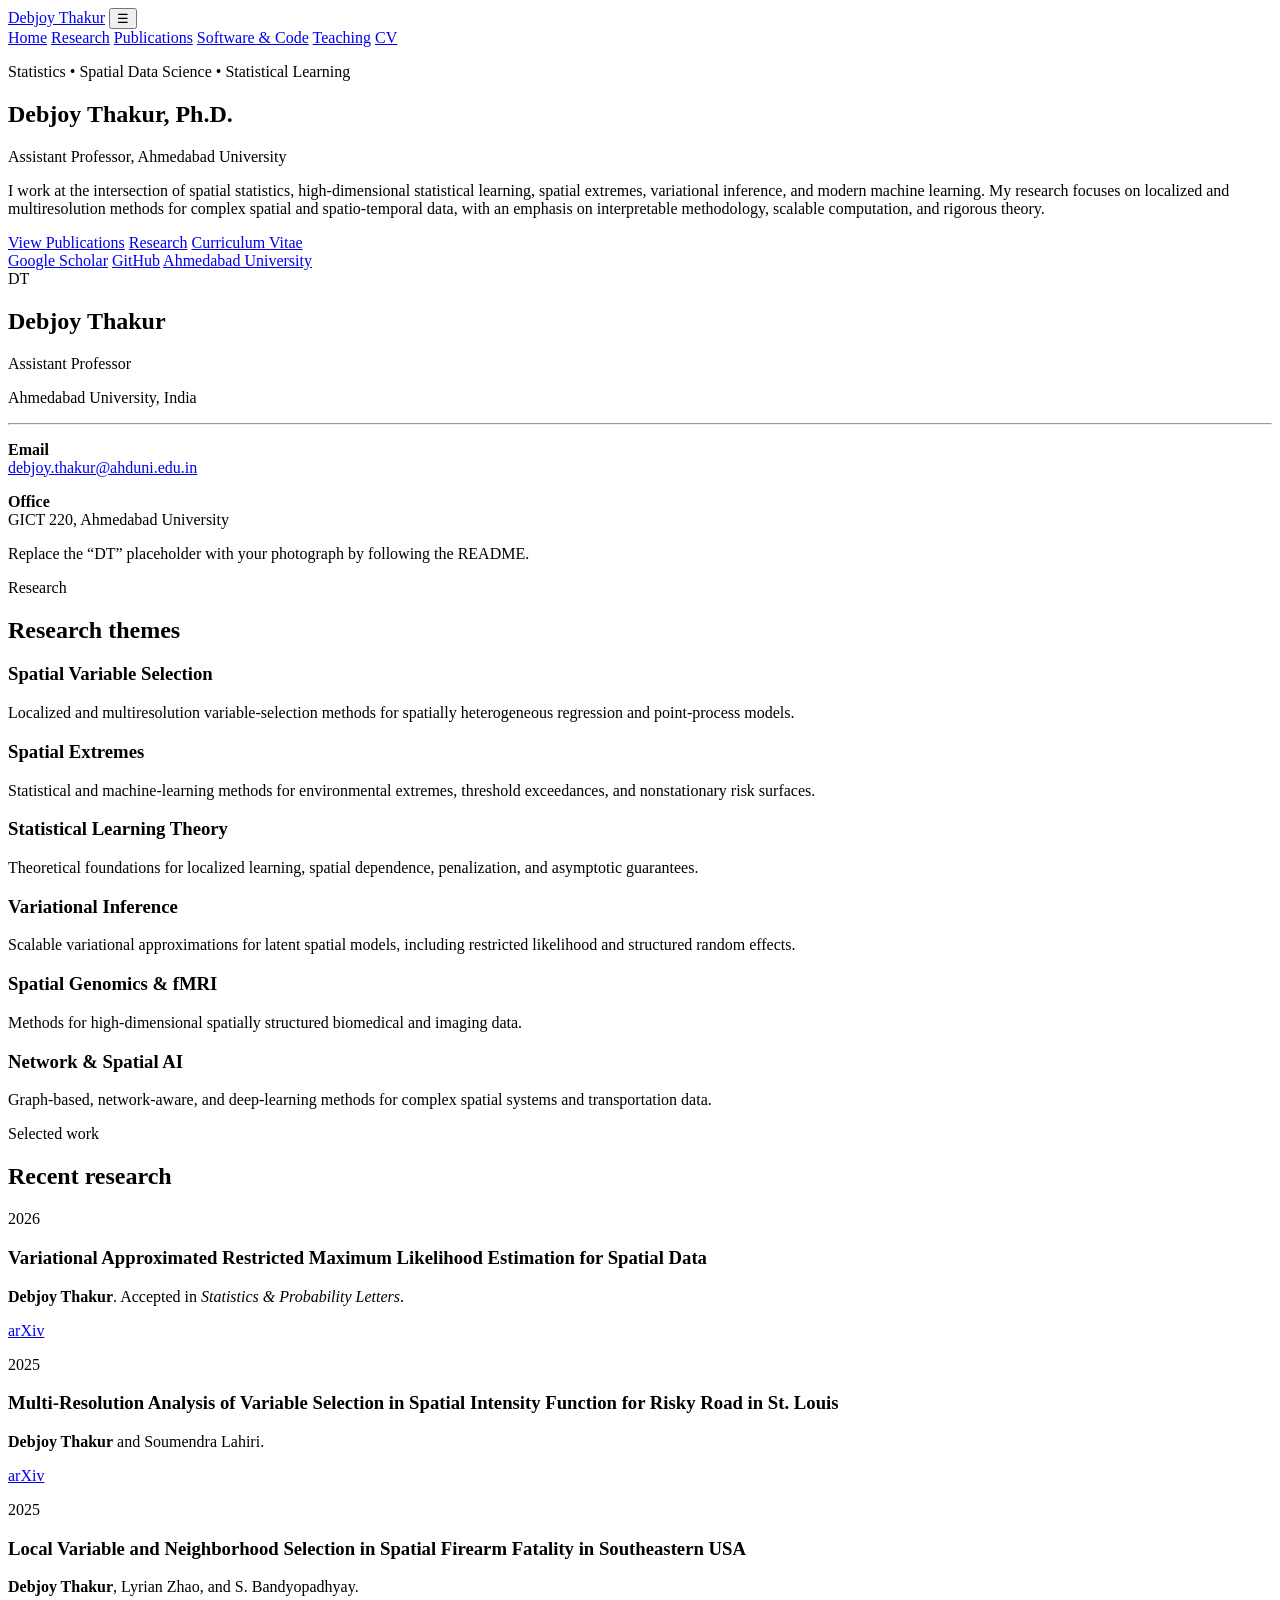
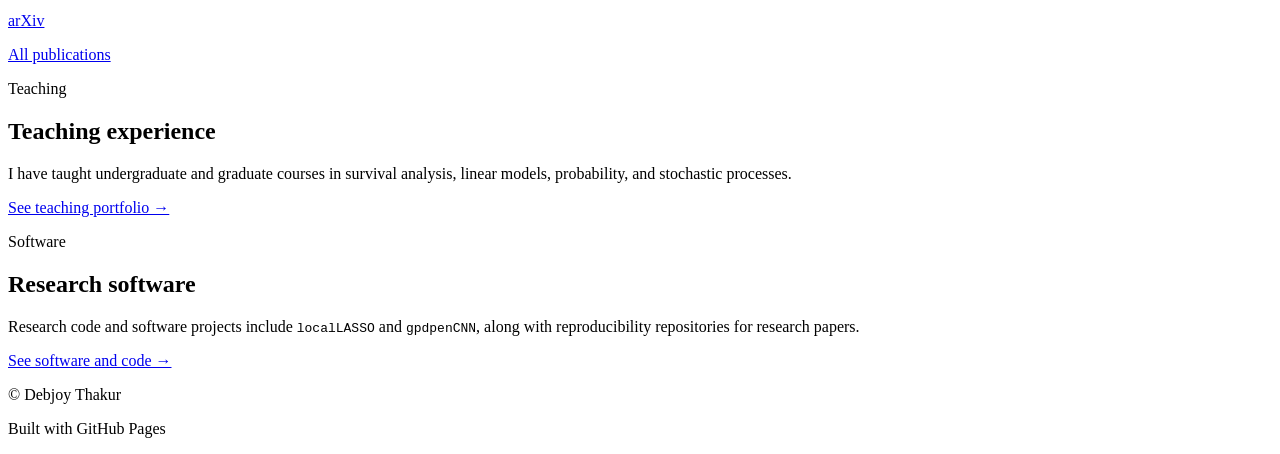
==== index.html @ 978a10ce "Add files via upload" ====
<!DOCTYPE html>
<html lang="en">
<head>
  <meta charset="UTF-8" />
  <meta name="viewport" content="width=device-width, initial-scale=1.0" />
  <meta name="description" content="Academic website of Debjoy Thakur, Ph.D. — spatial statistics, statistical learning, spatial extremes, variational inference, and spatial AI." />
  <title>Debjoy Thakur | Statistics & Spatial Data Science</title>
  <link rel="stylesheet" href="assets/style.css" />
</head>
<body>
<header class="site-header">
  <div class="container nav-wrap">
    <a class="brand" href="index.html">Debjoy Thakur</a>
    <button class="menu-toggle" aria-label="Toggle menu">☰</button>
    <nav class="nav">
      <a class="active" href="index.html">Home</a>
      <a href="research.html">Research</a>
      <a href="publications.html">Publications</a>
      <a href="software.html">Software & Code</a>
      <a href="teaching.html">Teaching</a>
      <a href="cv.html">CV</a>
    </nav>
  </div>
</header>

<main>
  <section class="hero">
    <div class="container hero-grid">
      <div>
        <p class="eyebrow">Statistics • Spatial Data Science • Statistical Learning</p>
        <h1>Debjoy Thakur, Ph.D.</h1>
        <p class="role">Assistant Professor, Ahmedabad University</p>
        <p class="hero-text">
          I work at the intersection of spatial statistics, high-dimensional statistical learning,
          spatial extremes, variational inference, and modern machine learning. My research focuses
          on localized and multiresolution methods for complex spatial and spatio-temporal data,
          with an emphasis on interpretable methodology, scalable computation, and rigorous theory.
        </p>
        <div class="button-row">
          <a class="btn primary" href="publications.html">View Publications</a>
          <a class="btn" href="research.html">Research</a>
          <a class="btn" href="cv.html">Curriculum Vitae</a>
        </div>
        <div class="social-row">
          <a href="https://scholar.google.com/citations?user=2VVChMUAAAAJ&hl=en" target="_blank" rel="noopener">Google Scholar</a>
          <a href="https://github.com/debjoythakur" target="_blank" rel="noopener">GitHub</a>
          <a href="https://ahduni.edu.in/faculty/debjoy-thakur" target="_blank" rel="noopener">Ahmedabad University</a>
        </div>
      </div>
      <aside class="profile-card">
        <div class="avatar-placeholder">DT</div>
        <h2>Debjoy Thakur</h2>
        <p>Assistant Professor</p>
        <p>Ahmedabad University, India</p>
        <hr />
        <p><strong>Email</strong><br>
        <a href="mailto:debjoy.thakur@ahduni.edu.in">debjoy.thakur@ahduni.edu.in</a></p>
        <p><strong>Office</strong><br>GICT 220, Ahmedabad University</p>
        <p class="small-note">Replace the “DT” placeholder with your photograph by following the README.</p>
      </aside>
    </div>
  </section>

  <section class="section">
    <div class="container">
      <div class="section-heading">
        <p class="eyebrow">Research</p>
        <h2>Research themes</h2>
      </div>
      <div class="card-grid">
        <article class="card"><h3>Spatial Variable Selection</h3><p>Localized and multiresolution variable-selection methods for spatially heterogeneous regression and point-process models.</p></article>
        <article class="card"><h3>Spatial Extremes</h3><p>Statistical and machine-learning methods for environmental extremes, threshold exceedances, and nonstationary risk surfaces.</p></article>
        <article class="card"><h3>Statistical Learning Theory</h3><p>Theoretical foundations for localized learning, spatial dependence, penalization, and asymptotic guarantees.</p></article>
        <article class="card"><h3>Variational Inference</h3><p>Scalable variational approximations for latent spatial models, including restricted likelihood and structured random effects.</p></article>
        <article class="card"><h3>Spatial Genomics & fMRI</h3><p>Methods for high-dimensional spatially structured biomedical and imaging data.</p></article>
        <article class="card"><h3>Network & Spatial AI</h3><p>Graph-based, network-aware, and deep-learning methods for complex spatial systems and transportation data.</p></article>
      </div>
    </div>
  </section>

  <section class="section alt">
    <div class="container">
      <div class="section-heading">
        <p class="eyebrow">Selected work</p>
        <h2>Recent research</h2>
      </div>
      <div class="pub-list">
        <article class="pub-item">
          <span class="year">2026</span>
          <div><h3>Variational Approximated Restricted Maximum Likelihood Estimation for Spatial Data</h3>
          <p><strong>Debjoy Thakur</strong>. Accepted in <em>Statistics & Probability Letters</em>.</p>
          <p><a href="https://arxiv.org/pdf/2604.07635" target="_blank" rel="noopener">arXiv</a></p></div>
        </article>
        <article class="pub-item">
          <span class="year">2025</span>
          <div><h3>Multi-Resolution Analysis of Variable Selection in Spatial Intensity Function for Risky Road in St. Louis</h3>
          <p><strong>Debjoy Thakur</strong> and Soumendra Lahiri.</p>
          <p><a href="https://arxiv.org/html/2601.00147v1" target="_blank" rel="noopener">arXiv</a></p></div>
        </article>
        <article class="pub-item">
          <span class="year">2025</span>
          <div><h3>Local Variable and Neighborhood Selection in Spatial Firearm Fatality in Southeastern USA</h3>
          <p><strong>Debjoy Thakur</strong>, Lyrian Zhao, and S. Bandyopadhyay.</p>
          <p><a href="https://www.arxiv.org/abs/2601.19044" target="_blank" rel="noopener">arXiv</a></p></div>
        </article>
      </div>
      <p class="center"><a class="btn" href="publications.html">All publications</a></p>
    </div>
  </section>

  <section class="section">
    <div class="container split">
      <div>
        <p class="eyebrow">Teaching</p>
        <h2>Teaching experience</h2>
        <p>I have taught undergraduate and graduate courses in survival analysis, linear models, probability, and stochastic processes.</p>
        <a class="text-link" href="teaching.html">See teaching portfolio →</a>
      </div>
      <div>
        <p class="eyebrow">Software</p>
        <h2>Research software</h2>
        <p>Research code and software projects include <code>localLASSO</code> and <code>gpdpenCNN</code>, along with reproducibility repositories for research papers.</p>
        <a class="text-link" href="software.html">See software and code →</a>
      </div>
    </div>
  </section>
</main>

<footer>
  <div class="container footer-grid">
    <p>© <span id="year"></span> Debjoy Thakur</p>
    <p>Built with GitHub Pages</p>
  </div>
</footer>
<script src="assets/script.js"></script>
</body>
</html>
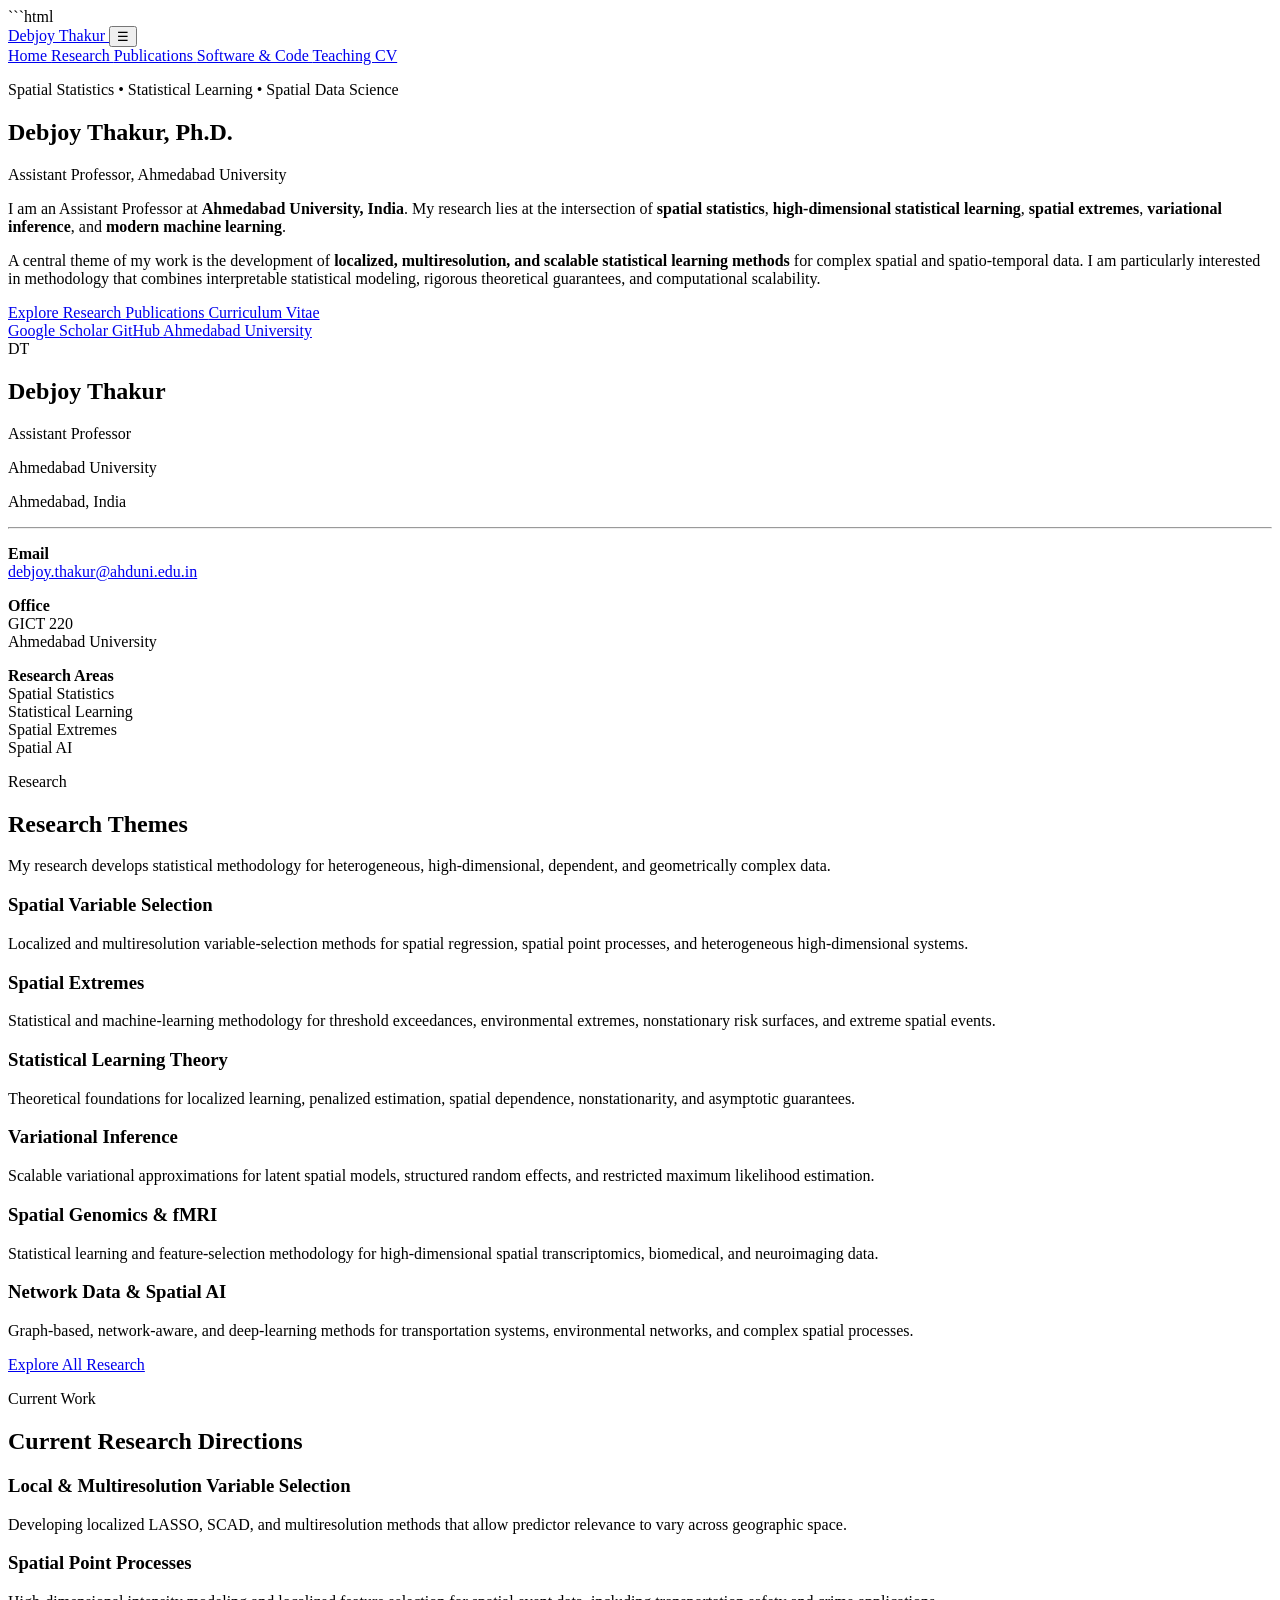
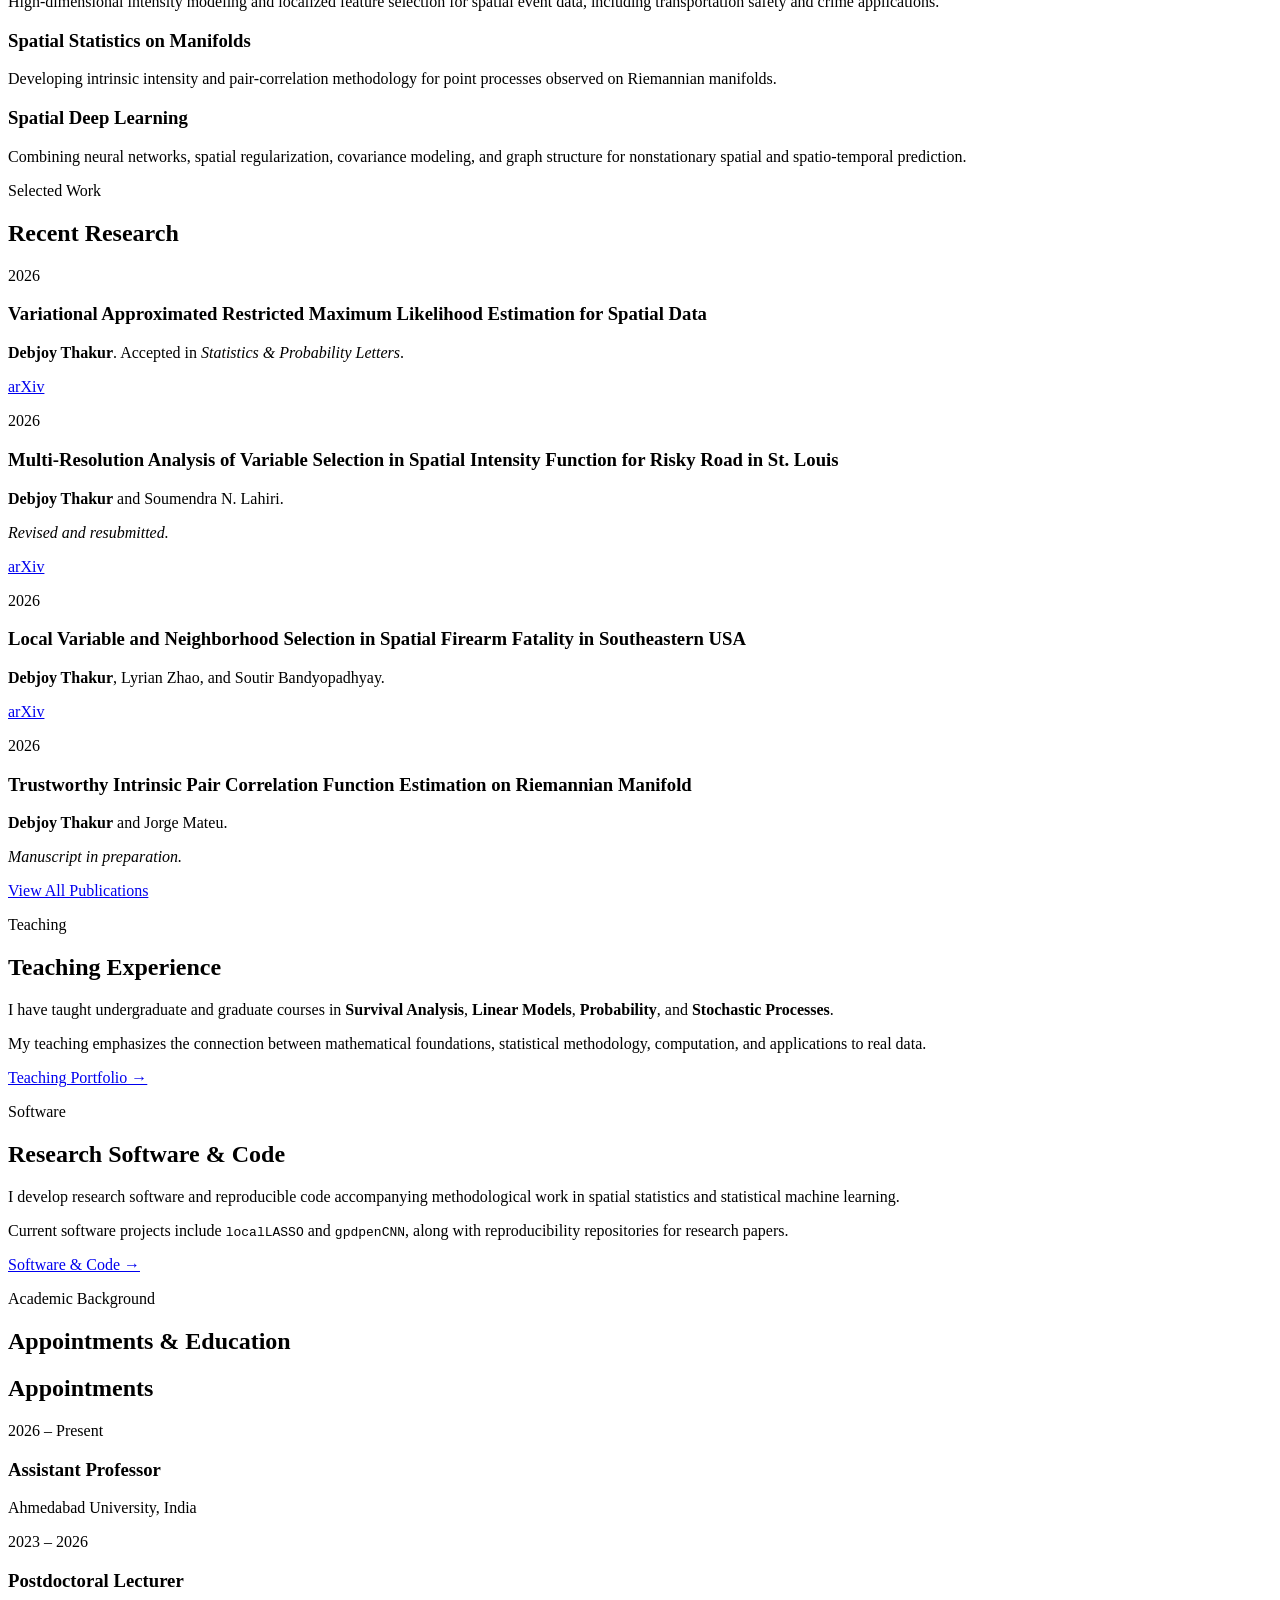
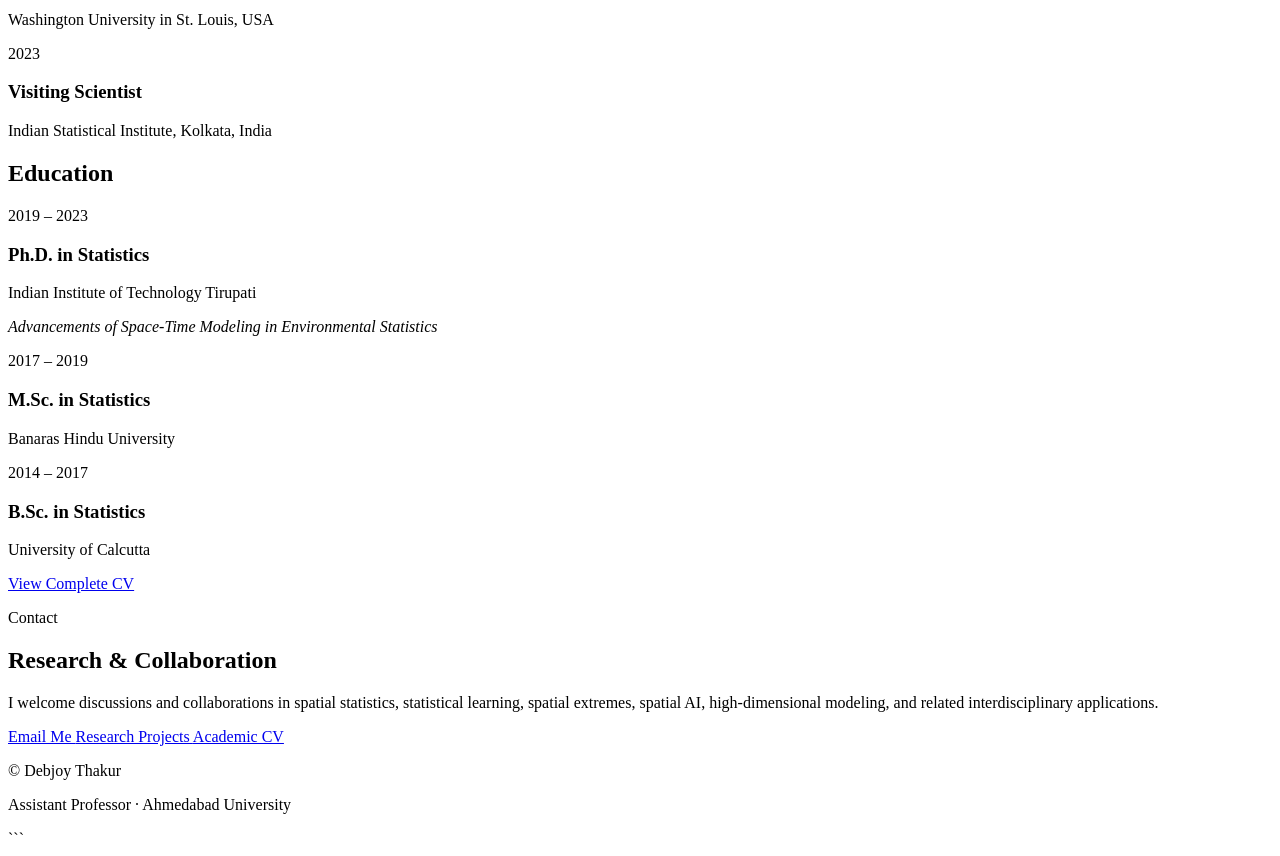
==== commit 116d0f1d: "Update index.html" ====
--- a/index.html
+++ b/index.html
@@ -1,137 +1,1060 @@
+```html
 <!DOCTYPE html>
 <html lang="en">
+
 <head>
-  <meta charset="UTF-8" />
-  <meta name="viewport" content="width=device-width, initial-scale=1.0" />
-  <meta name="description" content="Academic website of Debjoy Thakur, Ph.D. — spatial statistics, statistical learning, spatial extremes, variational inference, and spatial AI." />
-  <title>Debjoy Thakur | Statistics & Spatial Data Science</title>
-  <link rel="stylesheet" href="assets/style.css" />
+
+  <meta charset="UTF-8">
+
+  <meta name="viewport"
+        content="width=device-width, initial-scale=1.0">
+
+  <meta name="description"
+        content="Academic website of Debjoy Thakur, Ph.D., Assistant Professor at Ahmedabad University. Research in spatial statistics, statistical learning, spatial extremes, variational inference, spatial AI, and high-dimensional spatial modeling.">
+
+  <meta name="keywords"
+        content="Debjoy Thakur, Spatial Statistics, Statistical Learning, Spatial Data Science, Spatial Extremes, Local LASSO, Variational Inference, Spatial AI, Ahmedabad University">
+
+  <meta name="author" content="Debjoy Thakur">
+
+  <title>Debjoy Thakur | Spatial Statistics & Statistical Learning</title>
+
+  <link rel="stylesheet" href="assets/style.css">
+
 </head>
+
+
 <body>
+
+
+<!-- =========================================================
+     NAVIGATION
+========================================================= -->
+
 <header class="site-header">
+
   <div class="container nav-wrap">
-    <a class="brand" href="index.html">Debjoy Thakur</a>
-    <button class="menu-toggle" aria-label="Toggle menu">☰</button>
+
+    <a class="brand" href="index.html">
+      Debjoy Thakur
+    </a>
+
+    <button class="menu-toggle"
+            aria-label="Toggle menu">
+      ☰
+    </button>
+
     <nav class="nav">
-      <a class="active" href="index.html">Home</a>
-      <a href="research.html">Research</a>
-      <a href="publications.html">Publications</a>
-      <a href="software.html">Software & Code</a>
-      <a href="teaching.html">Teaching</a>
-      <a href="cv.html">CV</a>
+
+      <a class="active" href="index.html">
+        Home
+      </a>
+
+      <a href="research.html">
+        Research
+      </a>
+
+      <a href="publications.html">
+        Publications
+      </a>
+
+      <a href="software.html">
+        Software &amp; Code
+      </a>
+
+      <a href="teaching.html">
+        Teaching
+      </a>
+
+      <a href="cv.html">
+        CV
+      </a>
+
     </nav>
+
   </div>
+
 </header>
 
+
 <main>
-  <section class="hero">
-    <div class="container hero-grid">
+
+
+<!-- =========================================================
+     HERO
+========================================================= -->
+
+<section class="hero">
+
+  <div class="container hero-grid">
+
+
+    <!-- LEFT SIDE -->
+
+    <div>
+
+      <p class="eyebrow">
+        Spatial Statistics • Statistical Learning • Spatial Data Science
+      </p>
+
+      <h1>
+        Debjoy Thakur, Ph.D.
+      </h1>
+
+      <p class="role">
+        Assistant Professor, Ahmedabad University
+      </p>
+
+
+      <p class="hero-text">
+
+        I am an Assistant Professor at
+        <strong>Ahmedabad University, India</strong>.
+
+        My research lies at the intersection of
+        <strong>spatial statistics</strong>,
+        <strong>high-dimensional statistical learning</strong>,
+        <strong>spatial extremes</strong>,
+        <strong>variational inference</strong>, and
+        <strong>modern machine learning</strong>.
+
+      </p>
+
+
+      <p class="hero-text">
+
+        A central theme of my work is the development of
+        <strong>localized, multiresolution, and scalable statistical
+        learning methods</strong> for complex spatial and
+        spatio-temporal data.
+
+        I am particularly interested in methodology that combines
+        interpretable statistical modeling, rigorous theoretical
+        guarantees, and computational scalability.
+
+      </p>
+
+
+      <div class="button-row">
+
+        <a class="btn primary"
+           href="research.html">
+          Explore Research
+        </a>
+
+        <a class="btn"
+           href="publications.html">
+          Publications
+        </a>
+
+        <a class="btn"
+           href="cv.html">
+          Curriculum Vitae
+        </a>
+
+      </div>
+
+
+      <div class="social-row">
+
+        <a href="https://scholar.google.com/citations?user=2VVChMUAAAAJ&hl=en"
+           target="_blank"
+           rel="noopener">
+          Google Scholar
+        </a>
+
+        <a href="https://github.com/debjoythakur"
+           target="_blank"
+           rel="noopener">
+          GitHub
+        </a>
+
+        <a href="https://ahduni.edu.in/faculty/debjoy-thakur"
+           target="_blank"
+           rel="noopener">
+          Ahmedabad University
+        </a>
+
+      </div>
+
+    </div>
+
+
+    <!-- RIGHT SIDE PROFILE CARD -->
+
+    <aside class="profile-card">
+
+      <!--
+      When you have a photograph, replace the following line:
+
+      <div class="avatar-placeholder">DT</div>
+
+      by:
+
+      <img class="profile-photo"
+           src="assets/debjoy-thakur.jpg"
+           alt="Debjoy Thakur">
+      -->
+
+      <div class="avatar-placeholder">
+        DT
+      </div>
+
+
+      <h2>
+        Debjoy Thakur
+      </h2>
+
+      <p>
+        Assistant Professor
+      </p>
+
+      <p>
+        Ahmedabad University
+      </p>
+
+      <p>
+        Ahmedabad, India
+      </p>
+
+
+      <hr>
+
+
+      <p>
+
+        <strong>Email</strong><br>
+
+        <a href="mailto:debjoy.thakur@ahduni.edu.in">
+          debjoy.thakur@ahduni.edu.in
+        </a>
+
+      </p>
+
+
+      <p>
+
+        <strong>Office</strong><br>
+
+        GICT 220<br>
+        Ahmedabad University
+
+      </p>
+
+
+      <p>
+
+        <strong>Research Areas</strong><br>
+
+        Spatial Statistics<br>
+        Statistical Learning<br>
+        Spatial Extremes<br>
+        Spatial AI
+
+      </p>
+
+    </aside>
+
+
+  </div>
+
+</section>
+
+
+
+<!-- =========================================================
+     RESEARCH THEMES
+========================================================= -->
+
+<section class="section">
+
+  <div class="container">
+
+
+    <div class="section-heading">
+
+      <p class="eyebrow">
+        Research
+      </p>
+
+      <h2>
+        Research Themes
+      </h2>
+
+      <p>
+        My research develops statistical methodology for
+        heterogeneous, high-dimensional, dependent, and
+        geometrically complex data.
+      </p>
+
+    </div>
+
+
+
+    <div class="card-grid">
+
+
+      <article class="card">
+
+        <h3>
+          Spatial Variable Selection
+        </h3>
+
+        <p>
+          Localized and multiresolution variable-selection
+          methods for spatial regression, spatial point processes,
+          and heterogeneous high-dimensional systems.
+        </p>
+
+      </article>
+
+
+
+      <article class="card">
+
+        <h3>
+          Spatial Extremes
+        </h3>
+
+        <p>
+          Statistical and machine-learning methodology for
+          threshold exceedances, environmental extremes,
+          nonstationary risk surfaces, and extreme spatial events.
+        </p>
+
+      </article>
+
+
+
+      <article class="card">
+
+        <h3>
+          Statistical Learning Theory
+        </h3>
+
+        <p>
+          Theoretical foundations for localized learning,
+          penalized estimation, spatial dependence,
+          nonstationarity, and asymptotic guarantees.
+        </p>
+
+      </article>
+
+
+
+      <article class="card">
+
+        <h3>
+          Variational Inference
+        </h3>
+
+        <p>
+          Scalable variational approximations for latent spatial
+          models, structured random effects, and restricted
+          maximum likelihood estimation.
+        </p>
+
+      </article>
+
+
+
+      <article class="card">
+
+        <h3>
+          Spatial Genomics &amp; fMRI
+        </h3>
+
+        <p>
+          Statistical learning and feature-selection methodology
+          for high-dimensional spatial transcriptomics,
+          biomedical, and neuroimaging data.
+        </p>
+
+      </article>
+
+
+
+      <article class="card">
+
+        <h3>
+          Network Data &amp; Spatial AI
+        </h3>
+
+        <p>
+          Graph-based, network-aware, and deep-learning methods
+          for transportation systems, environmental networks,
+          and complex spatial processes.
+        </p>
+
+      </article>
+
+
+    </div>
+
+
+
+    <p class="center">
+
+      <a class="btn"
+         href="research.html">
+        Explore All Research
+      </a>
+
+    </p>
+
+
+  </div>
+
+</section>
+
+
+
+<!-- =========================================================
+     CURRENT RESEARCH
+========================================================= -->
+
+<section class="section alt">
+
+  <div class="container">
+
+
+    <div class="section-heading">
+
+      <p class="eyebrow">
+        Current Work
+      </p>
+
+      <h2>
+        Current Research Directions
+      </h2>
+
+    </div>
+
+
+
+    <div class="card-grid">
+
+
+      <article class="card">
+
+        <h3>
+          Local &amp; Multiresolution Variable Selection
+        </h3>
+
+        <p>
+          Developing localized LASSO, SCAD, and multiresolution
+          methods that allow predictor relevance to vary across
+          geographic space.
+        </p>
+
+      </article>
+
+
+
+      <article class="card">
+
+        <h3>
+          Spatial Point Processes
+        </h3>
+
+        <p>
+          High-dimensional intensity modeling and localized
+          feature selection for spatial event data, including
+          transportation safety and crime applications.
+        </p>
+
+      </article>
+
+
+
+      <article class="card">
+
+        <h3>
+          Spatial Statistics on Manifolds
+        </h3>
+
+        <p>
+          Developing intrinsic intensity and pair-correlation
+          methodology for point processes observed on
+          Riemannian manifolds.
+        </p>
+
+      </article>
+
+
+
+      <article class="card">
+
+        <h3>
+          Spatial Deep Learning
+        </h3>
+
+        <p>
+          Combining neural networks, spatial regularization,
+          covariance modeling, and graph structure for
+          nonstationary spatial and spatio-temporal prediction.
+        </p>
+
+      </article>
+
+
+    </div>
+
+
+  </div>
+
+</section>
+
+
+
+<!-- =========================================================
+     SELECTED PUBLICATIONS
+========================================================= -->
+
+<section class="section">
+
+  <div class="container">
+
+
+    <div class="section-heading">
+
+      <p class="eyebrow">
+        Selected Work
+      </p>
+
+      <h2>
+        Recent Research
+      </h2>
+
+    </div>
+
+
+
+    <div class="pub-list">
+
+
+      <!-- PUBLICATION 1 -->
+
+      <article class="pub-item">
+
+        <span class="year">
+          2026
+        </span>
+
+        <div>
+
+          <h3>
+            Variational Approximated Restricted Maximum
+            Likelihood Estimation for Spatial Data
+          </h3>
+
+          <p>
+            <strong>Debjoy Thakur</strong>.
+            Accepted in
+            <em>Statistics &amp; Probability Letters</em>.
+          </p>
+
+          <p>
+
+            <a href="https://arxiv.org/pdf/2604.07635"
+               target="_blank"
+               rel="noopener">
+              arXiv
+            </a>
+
+          </p>
+
+        </div>
+
+      </article>
+
+
+
+      <!-- PUBLICATION 2 -->
+
+      <article class="pub-item">
+
+        <span class="year">
+          2026
+        </span>
+
+        <div>
+
+          <h3>
+            Multi-Resolution Analysis of Variable Selection
+            in Spatial Intensity Function for Risky Road
+            in St. Louis
+          </h3>
+
+          <p>
+            <strong>Debjoy Thakur</strong>
+            and Soumendra N. Lahiri.
+          </p>
+
+          <p>
+            <em>
+              Revised and resubmitted.
+            </em>
+          </p>
+
+          <p>
+
+            <a href="https://arxiv.org/html/2601.00147v1"
+               target="_blank"
+               rel="noopener">
+              arXiv
+            </a>
+
+          </p>
+
+        </div>
+
+      </article>
+
+
+
+      <!-- PUBLICATION 3 -->
+
+      <article class="pub-item">
+
+        <span class="year">
+          2026
+        </span>
+
+        <div>
+
+          <h3>
+            Local Variable and Neighborhood Selection
+            in Spatial Firearm Fatality in Southeastern USA
+          </h3>
+
+          <p>
+            <strong>Debjoy Thakur</strong>,
+            Lyrian Zhao,
+            and Soutir Bandyopadhyay.
+          </p>
+
+          <p>
+
+            <a href="https://www.arxiv.org/abs/2601.19044"
+               target="_blank"
+               rel="noopener">
+              arXiv
+            </a>
+
+          </p>
+
+        </div>
+
+      </article>
+
+
+
+      <!-- PUBLICATION 4 -->
+
+      <article class="pub-item">
+
+        <span class="year">
+          2026
+        </span>
+
+        <div>
+
+          <h3>
+            Trustworthy Intrinsic Pair Correlation Function
+            Estimation on Riemannian Manifold
+          </h3>
+
+          <p>
+            <strong>Debjoy Thakur</strong>
+            and Jorge Mateu.
+          </p>
+
+          <p>
+            <em>
+              Manuscript in preparation.
+            </em>
+          </p>
+
+        </div>
+
+      </article>
+
+
+    </div>
+
+
+
+    <p class="center">
+
+      <a class="btn"
+         href="publications.html">
+        View All Publications
+      </a>
+
+    </p>
+
+
+  </div>
+
+</section>
+
+
+
+<!-- =========================================================
+     TEACHING + SOFTWARE
+========================================================= -->
+
+<section class="section alt">
+
+  <div class="container split">
+
+
+    <!-- TEACHING -->
+
+    <div>
+
+      <p class="eyebrow">
+        Teaching
+      </p>
+
+      <h2>
+        Teaching Experience
+      </h2>
+
+      <p>
+        I have taught undergraduate and graduate courses in
+        <strong>Survival Analysis</strong>,
+        <strong>Linear Models</strong>,
+        <strong>Probability</strong>, and
+        <strong>Stochastic Processes</strong>.
+      </p>
+
+      <p>
+        My teaching emphasizes the connection between
+        mathematical foundations, statistical methodology,
+        computation, and applications to real data.
+      </p>
+
+      <a class="text-link"
+         href="teaching.html">
+        Teaching Portfolio →
+      </a>
+
+    </div>
+
+
+
+    <!-- SOFTWARE -->
+
+    <div>
+
+      <p class="eyebrow">
+        Software
+      </p>
+
+      <h2>
+        Research Software &amp; Code
+      </h2>
+
+      <p>
+        I develop research software and reproducible code
+        accompanying methodological work in spatial statistics
+        and statistical machine learning.
+      </p>
+
+      <p>
+        Current software projects include
+        <code>localLASSO</code>
+        and
+        <code>gpdpenCNN</code>,
+        along with reproducibility repositories for research papers.
+      </p>
+
+      <a class="text-link"
+         href="software.html">
+        Software &amp; Code →
+      </a>
+
+    </div>
+
+
+  </div>
+
+</section>
+
+
+
+<!-- =========================================================
+     ACADEMIC BACKGROUND
+========================================================= -->
+
+<section class="section">
+
+  <div class="container">
+
+
+    <div class="section-heading">
+
+      <p class="eyebrow">
+        Academic Background
+      </p>
+
+      <h2>
+        Appointments &amp; Education
+      </h2>
+
+    </div>
+
+
+
+    <div class="cv-grid">
+
+
       <div>
-        <p class="eyebrow">Statistics • Spatial Data Science • Statistical Learning</p>
-        <h1>Debjoy Thakur, Ph.D.</h1>
-        <p class="role">Assistant Professor, Ahmedabad University</p>
-        <p class="hero-text">
-          I work at the intersection of spatial statistics, high-dimensional statistical learning,
-          spatial extremes, variational inference, and modern machine learning. My research focuses
-          on localized and multiresolution methods for complex spatial and spatio-temporal data,
-          with an emphasis on interpretable methodology, scalable computation, and rigorous theory.
-        </p>
-        <div class="button-row">
-          <a class="btn primary" href="publications.html">View Publications</a>
-          <a class="btn" href="research.html">Research</a>
-          <a class="btn" href="cv.html">Curriculum Vitae</a>
+
+        <h2>
+          Appointments
+        </h2>
+
+
+        <div class="timeline">
+
+          <div>
+
+            <span>
+              2026 – Present
+            </span>
+
+            <h3>
+              Assistant Professor
+            </h3>
+
+            <p>
+              Ahmedabad University, India
+            </p>
+
+          </div>
+
+
+
+          <div>
+
+            <span>
+              2023 – 2026
+            </span>
+
+            <h3>
+              Postdoctoral Lecturer
+            </h3>
+
+            <p>
+              Washington University in St. Louis, USA
+            </p>
+
+          </div>
+
+
+
+          <div>
+
+            <span>
+              2023
+            </span>
+
+            <h3>
+              Visiting Scientist
+            </h3>
+
+            <p>
+              Indian Statistical Institute, Kolkata, India
+            </p>
+
+          </div>
+
         </div>
-        <div class="social-row">
-          <a href="https://scholar.google.com/citations?user=2VVChMUAAAAJ&hl=en" target="_blank" rel="noopener">Google Scholar</a>
-          <a href="https://github.com/debjoythakur" target="_blank" rel="noopener">GitHub</a>
-          <a href="https://ahduni.edu.in/faculty/debjoy-thakur" target="_blank" rel="noopener">Ahmedabad University</a>
+
+      </div>
+
+
+
+      <div>
+
+        <h2>
+          Education
+        </h2>
+
+
+        <div class="timeline">
+
+          <div>
+
+            <span>
+              2019 – 2023
+            </span>
+
+            <h3>
+              Ph.D. in Statistics
+            </h3>
+
+            <p>
+              Indian Institute of Technology Tirupati
+            </p>
+
+            <p>
+              <em>
+                Advancements of Space-Time Modeling
+                in Environmental Statistics
+              </em>
+            </p>
+
+          </div>
+
+
+
+          <div>
+
+            <span>
+              2017 – 2019
+            </span>
+
+            <h3>
+              M.Sc. in Statistics
+            </h3>
+
+            <p>
+              Banaras Hindu University
+            </p>
+
+          </div>
+
+
+
+          <div>
+
+            <span>
+              2014 – 2017
+            </span>
+
+            <h3>
+              B.Sc. in Statistics
+            </h3>
+
+            <p>
+              University of Calcutta
+            </p>
+
+          </div>
+
         </div>
+
       </div>
-      <aside class="profile-card">
-        <div class="avatar-placeholder">DT</div>
-        <h2>Debjoy Thakur</h2>
-        <p>Assistant Professor</p>
-        <p>Ahmedabad University, India</p>
-        <hr />
-        <p><strong>Email</strong><br>
-        <a href="mailto:debjoy.thakur@ahduni.edu.in">debjoy.thakur@ahduni.edu.in</a></p>
-        <p><strong>Office</strong><br>GICT 220, Ahmedabad University</p>
-        <p class="small-note">Replace the “DT” placeholder with your photograph by following the README.</p>
-      </aside>
-    </div>
-  </section>
-
-  <section class="section">
-    <div class="container">
-      <div class="section-heading">
-        <p class="eyebrow">Research</p>
-        <h2>Research themes</h2>
+
+
+    </div>
+
+
+
+    <p class="center">
+
+      <a class="btn"
+         href="cv.html">
+        View Complete CV
+      </a>
+
+    </p>
+
+
+  </div>
+
+</section>
+
+
+
+<!-- =========================================================
+     CONTACT / COLLABORATION
+========================================================= -->
+
+<section class="section alt">
+
+  <div class="container">
+
+
+    <div class="callout">
+
+      <p class="eyebrow">
+        Contact
+      </p>
+
+      <h2>
+        Research &amp; Collaboration
+      </h2>
+
+      <p>
+        I welcome discussions and collaborations in spatial
+        statistics, statistical learning, spatial extremes,
+        spatial AI, high-dimensional modeling, and related
+        interdisciplinary applications.
+      </p>
+
+
+      <div class="button-row">
+
+        <a class="btn primary"
+           href="mailto:debjoy.thakur@ahduni.edu.in">
+          Email Me
+        </a>
+
+        <a class="btn"
+           href="research.html">
+          Research Projects
+        </a>
+
+        <a class="btn"
+           href="cv.html">
+          Academic CV
+        </a>
+
       </div>
-      <div class="card-grid">
-        <article class="card"><h3>Spatial Variable Selection</h3><p>Localized and multiresolution variable-selection methods for spatially heterogeneous regression and point-process models.</p></article>
-        <article class="card"><h3>Spatial Extremes</h3><p>Statistical and machine-learning methods for environmental extremes, threshold exceedances, and nonstationary risk surfaces.</p></article>
-        <article class="card"><h3>Statistical Learning Theory</h3><p>Theoretical foundations for localized learning, spatial dependence, penalization, and asymptotic guarantees.</p></article>
-        <article class="card"><h3>Variational Inference</h3><p>Scalable variational approximations for latent spatial models, including restricted likelihood and structured random effects.</p></article>
-        <article class="card"><h3>Spatial Genomics & fMRI</h3><p>Methods for high-dimensional spatially structured biomedical and imaging data.</p></article>
-        <article class="card"><h3>Network & Spatial AI</h3><p>Graph-based, network-aware, and deep-learning methods for complex spatial systems and transportation data.</p></article>
-      </div>
-    </div>
-  </section>
-
-  <section class="section alt">
-    <div class="container">
-      <div class="section-heading">
-        <p class="eyebrow">Selected work</p>
-        <h2>Recent research</h2>
-      </div>
-      <div class="pub-list">
-        <article class="pub-item">
-          <span class="year">2026</span>
-          <div><h3>Variational Approximated Restricted Maximum Likelihood Estimation for Spatial Data</h3>
-          <p><strong>Debjoy Thakur</strong>. Accepted in <em>Statistics & Probability Letters</em>.</p>
-          <p><a href="https://arxiv.org/pdf/2604.07635" target="_blank" rel="noopener">arXiv</a></p></div>
-        </article>
-        <article class="pub-item">
-          <span class="year">2025</span>
-          <div><h3>Multi-Resolution Analysis of Variable Selection in Spatial Intensity Function for Risky Road in St. Louis</h3>
-          <p><strong>Debjoy Thakur</strong> and Soumendra Lahiri.</p>
-          <p><a href="https://arxiv.org/html/2601.00147v1" target="_blank" rel="noopener">arXiv</a></p></div>
-        </article>
-        <article class="pub-item">
-          <span class="year">2025</span>
-          <div><h3>Local Variable and Neighborhood Selection in Spatial Firearm Fatality in Southeastern USA</h3>
-          <p><strong>Debjoy Thakur</strong>, Lyrian Zhao, and S. Bandyopadhyay.</p>
-          <p><a href="https://www.arxiv.org/abs/2601.19044" target="_blank" rel="noopener">arXiv</a></p></div>
-        </article>
-      </div>
-      <p class="center"><a class="btn" href="publications.html">All publications</a></p>
-    </div>
-  </section>
-
-  <section class="section">
-    <div class="container split">
-      <div>
-        <p class="eyebrow">Teaching</p>
-        <h2>Teaching experience</h2>
-        <p>I have taught undergraduate and graduate courses in survival analysis, linear models, probability, and stochastic processes.</p>
-        <a class="text-link" href="teaching.html">See teaching portfolio →</a>
-      </div>
-      <div>
-        <p class="eyebrow">Software</p>
-        <h2>Research software</h2>
-        <p>Research code and software projects include <code>localLASSO</code> and <code>gpdpenCNN</code>, along with reproducibility repositories for research papers.</p>
-        <a class="text-link" href="software.html">See software and code →</a>
-      </div>
-    </div>
-  </section>
+
+
+    </div>
+
+
+  </div>
+
+</section>
+
+
 </main>
 
+
+
+<!-- =========================================================
+     FOOTER
+========================================================= -->
+
 <footer>
+
   <div class="container footer-grid">
-    <p>© <span id="year"></span> Debjoy Thakur</p>
-    <p>Built with GitHub Pages</p>
+
+    <p>
+      © <span id="year"></span> Debjoy Thakur
+    </p>
+
+    <p>
+      Assistant Professor · Ahmedabad University
+    </p>
+
   </div>
+
 </footer>
+
+
 <script src="assets/script.js"></script>
+
+
 </body>
-</html>+
+</html>
+```
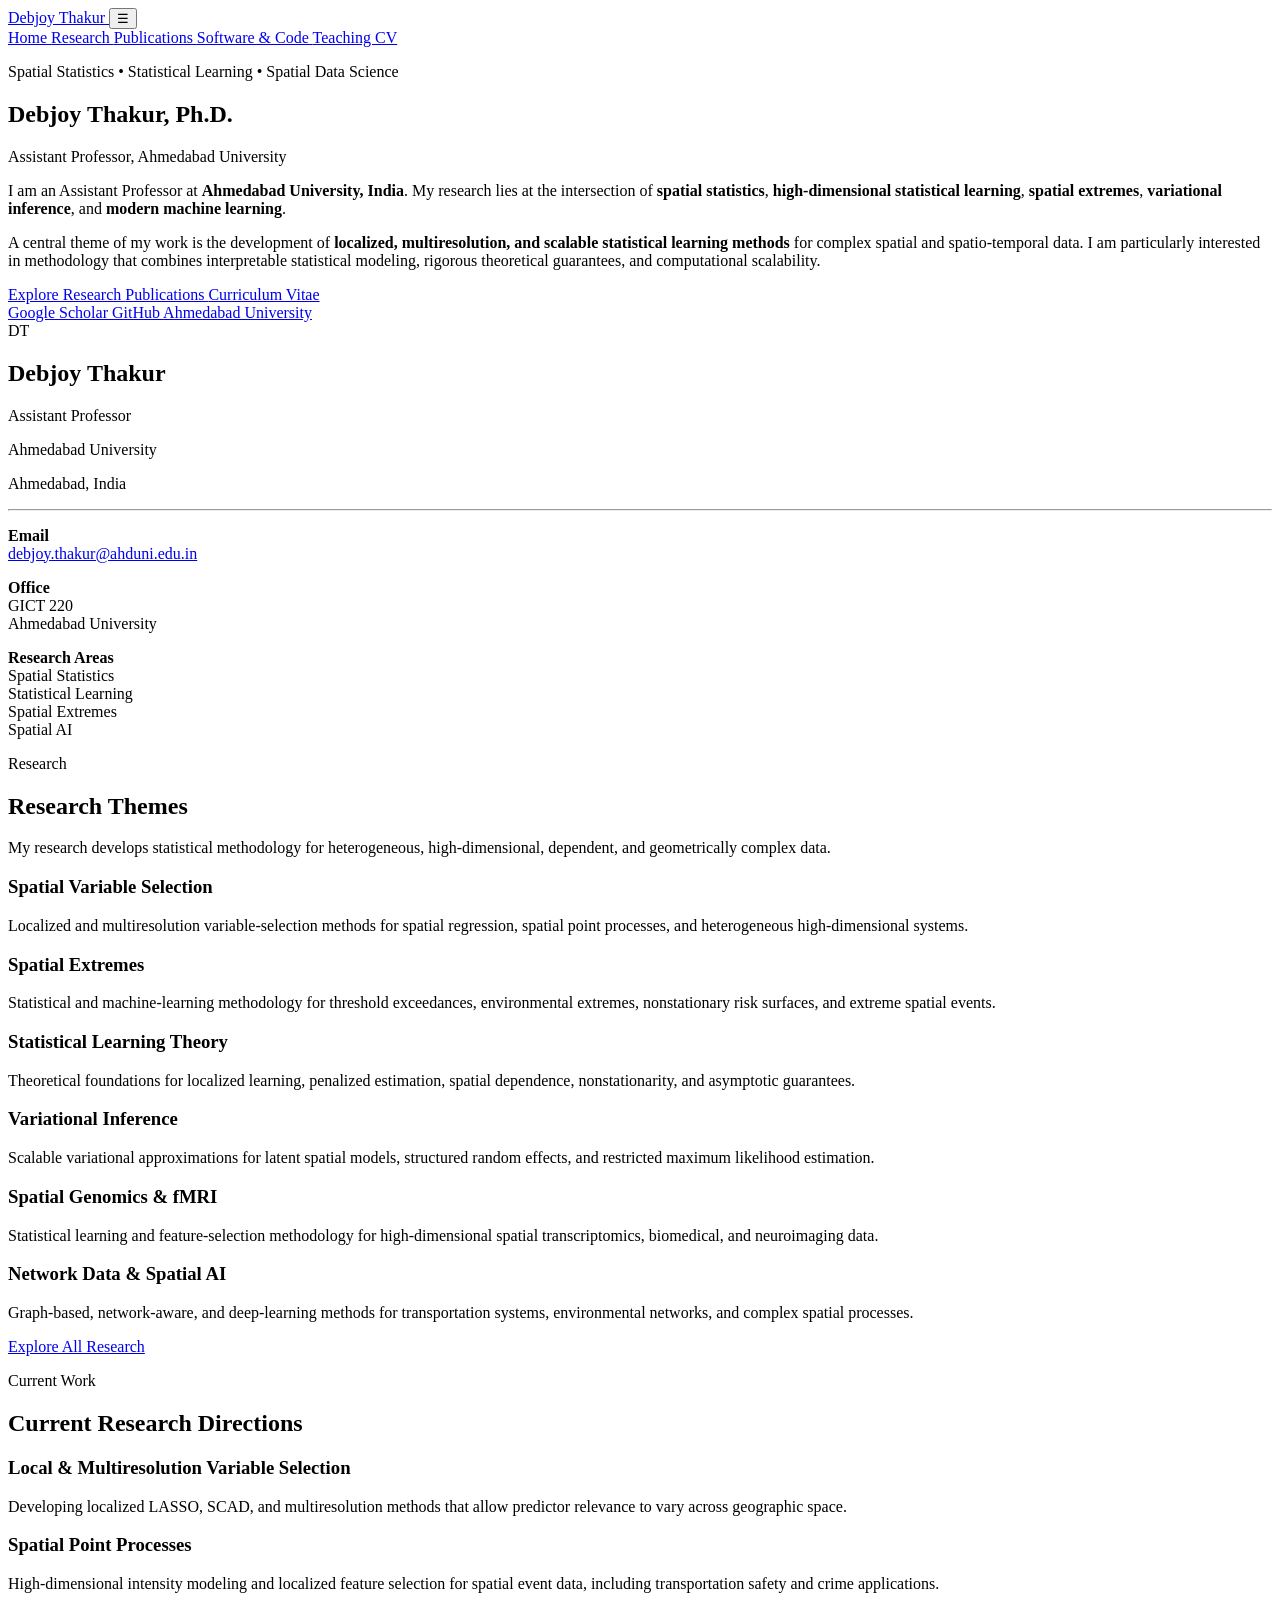
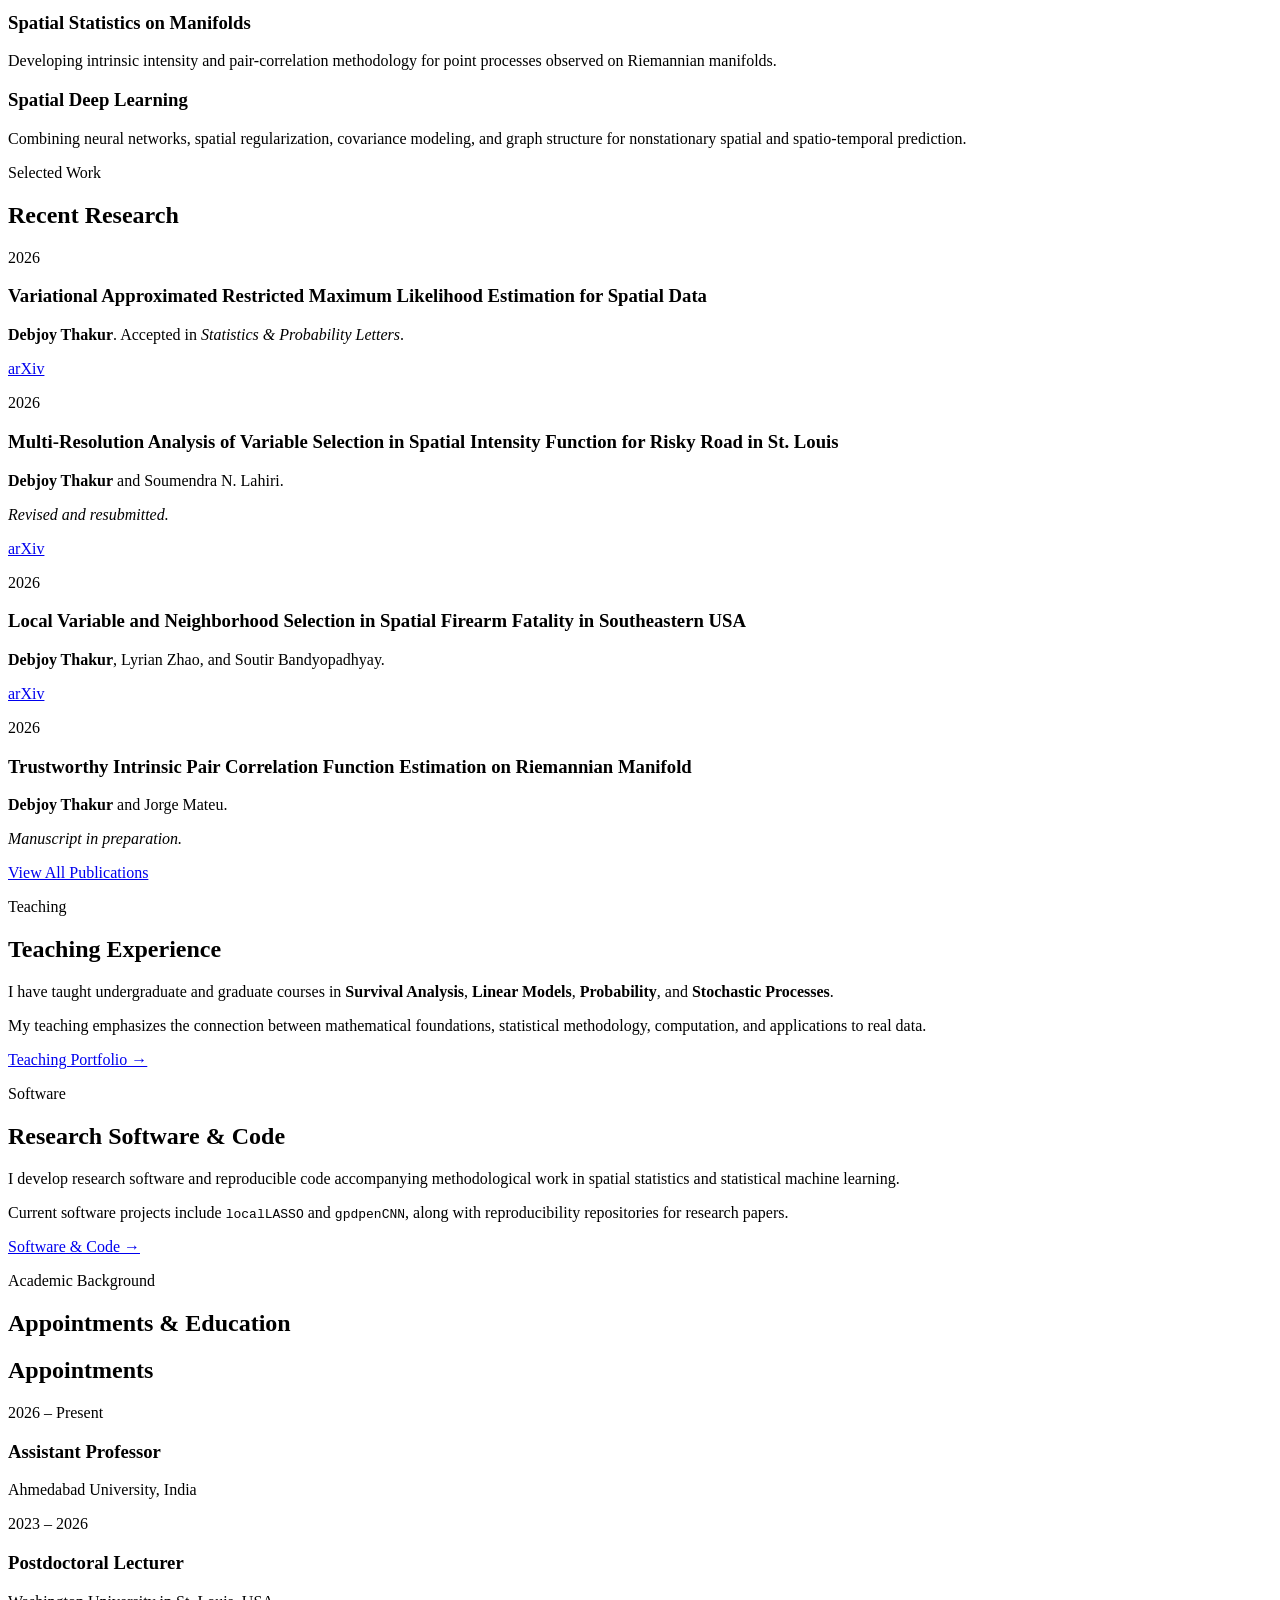
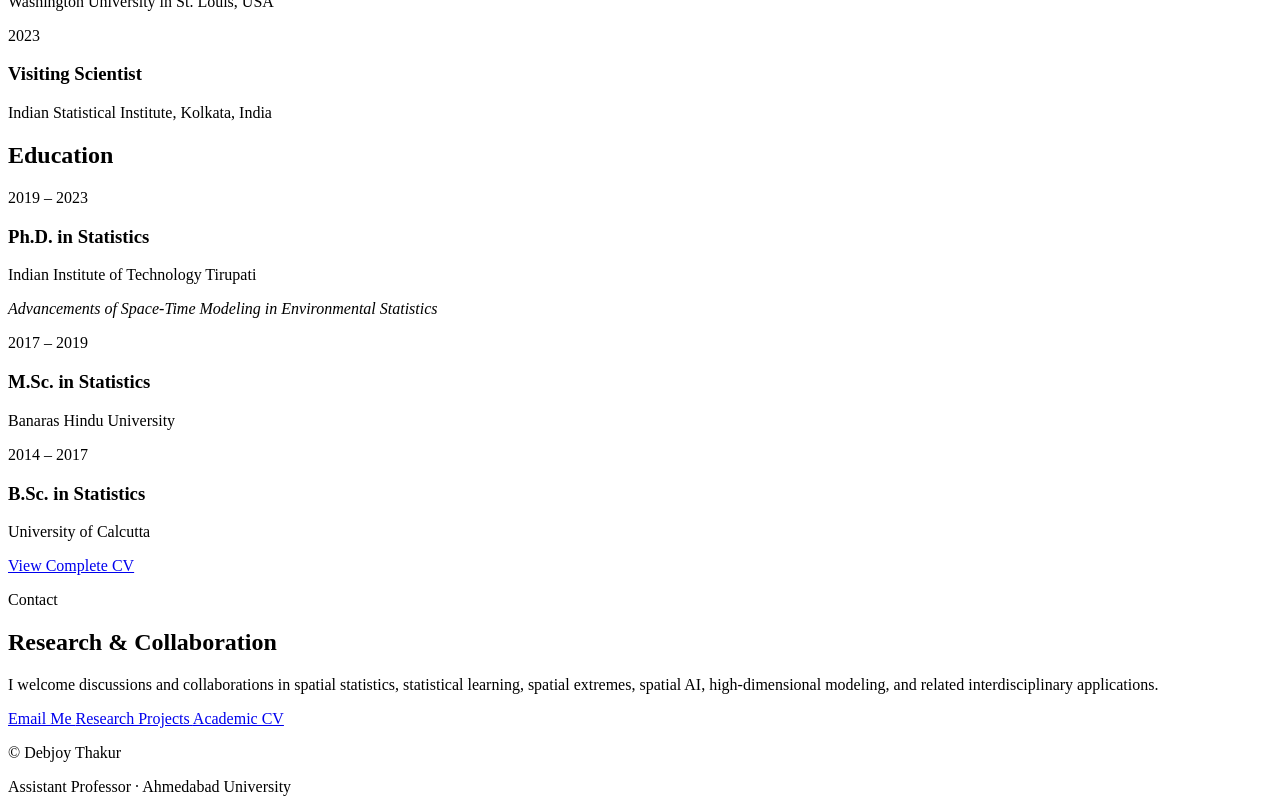
==== commit db2e4662: "Update index.html" ====
--- a/index.html
+++ b/index.html
@@ -1,4 +1,3 @@
-```html
 <!DOCTYPE html>
 <html lang="en">
 
@@ -1057,4 +1056,4 @@
 </body>
 
 </html>
-```
+
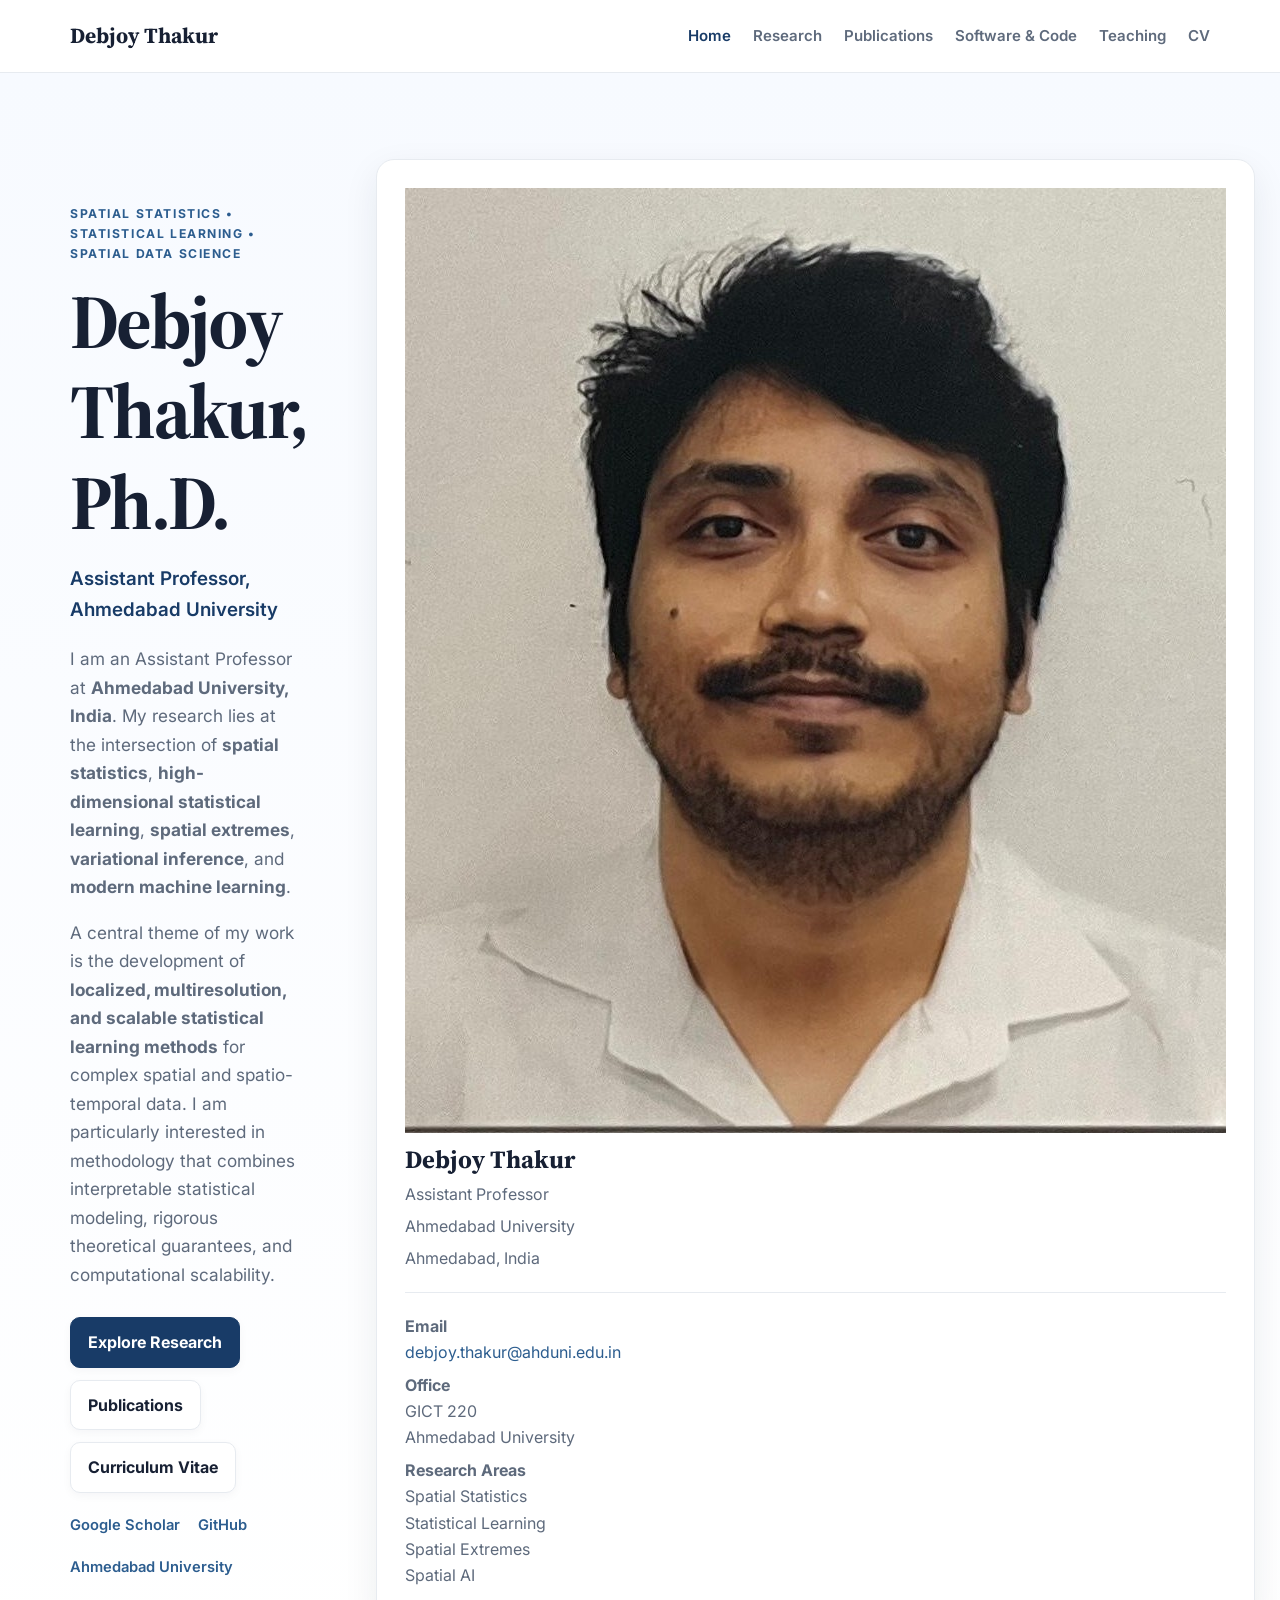
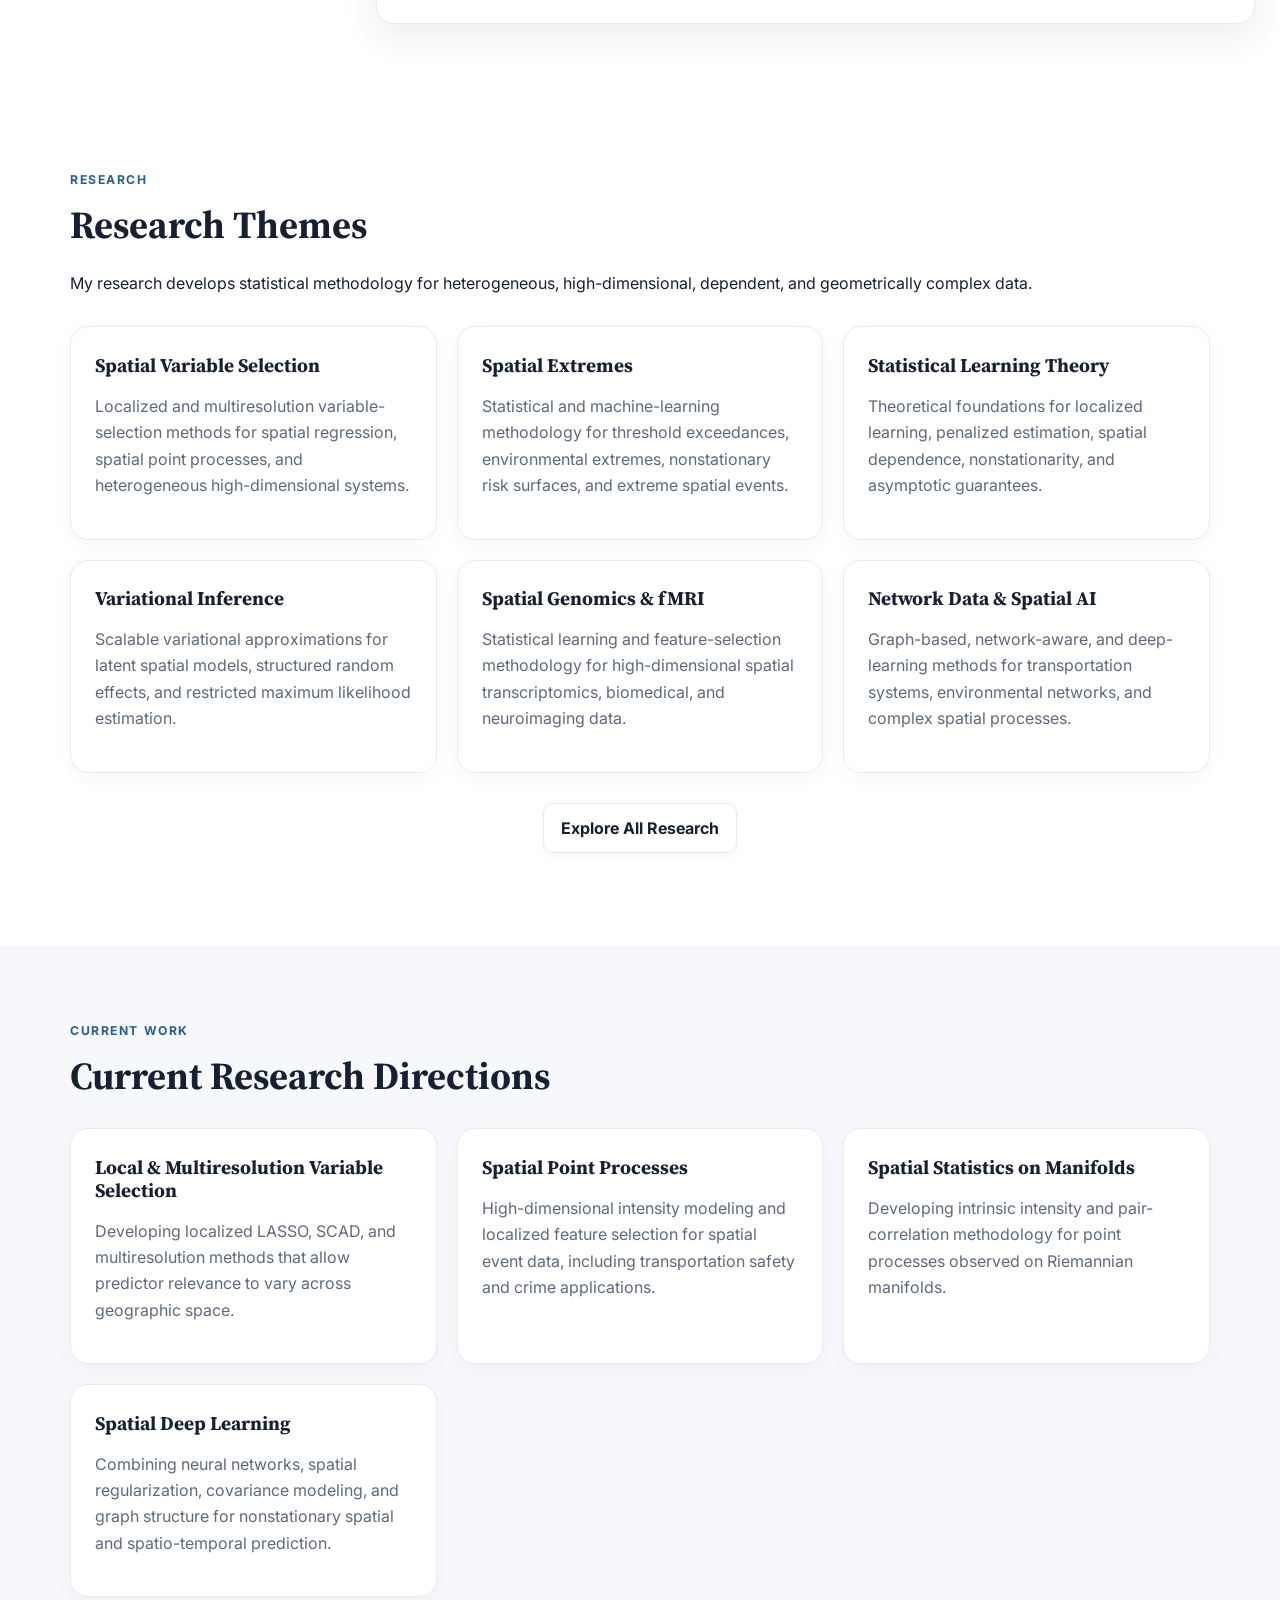
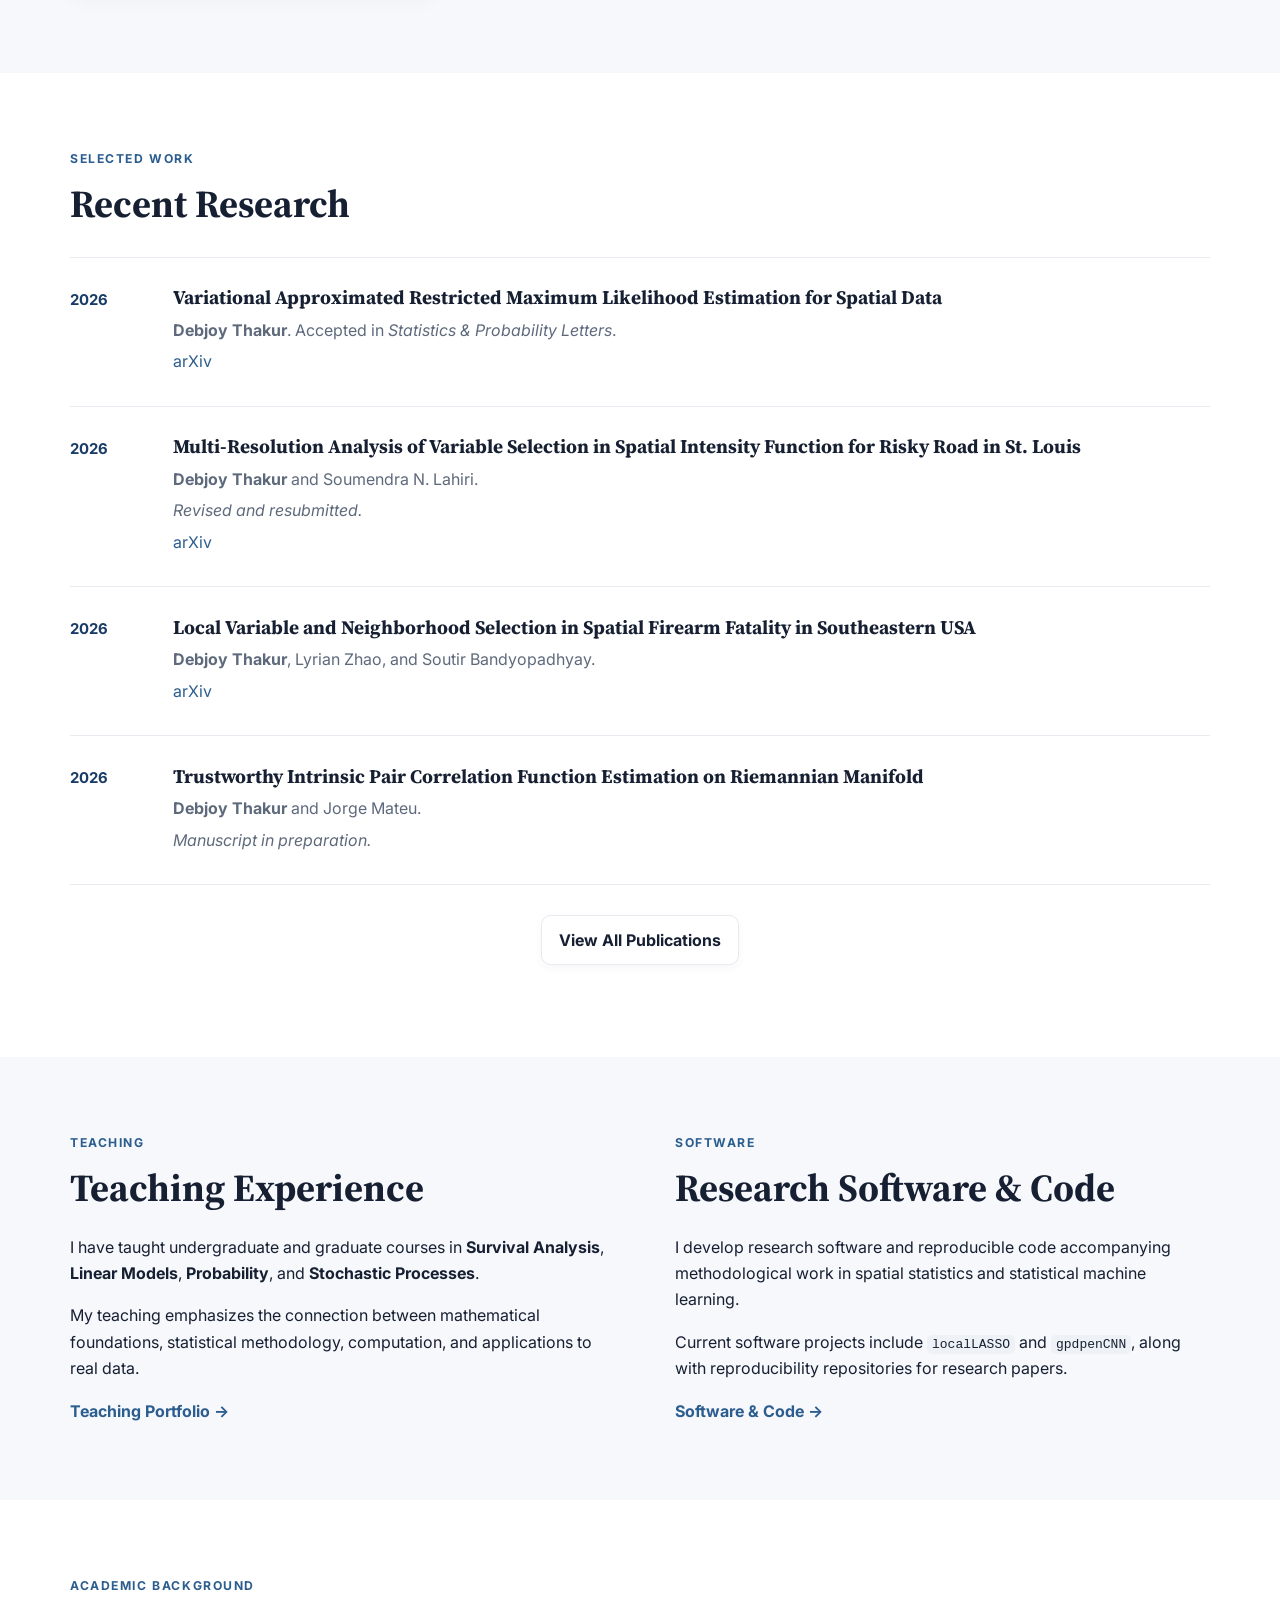
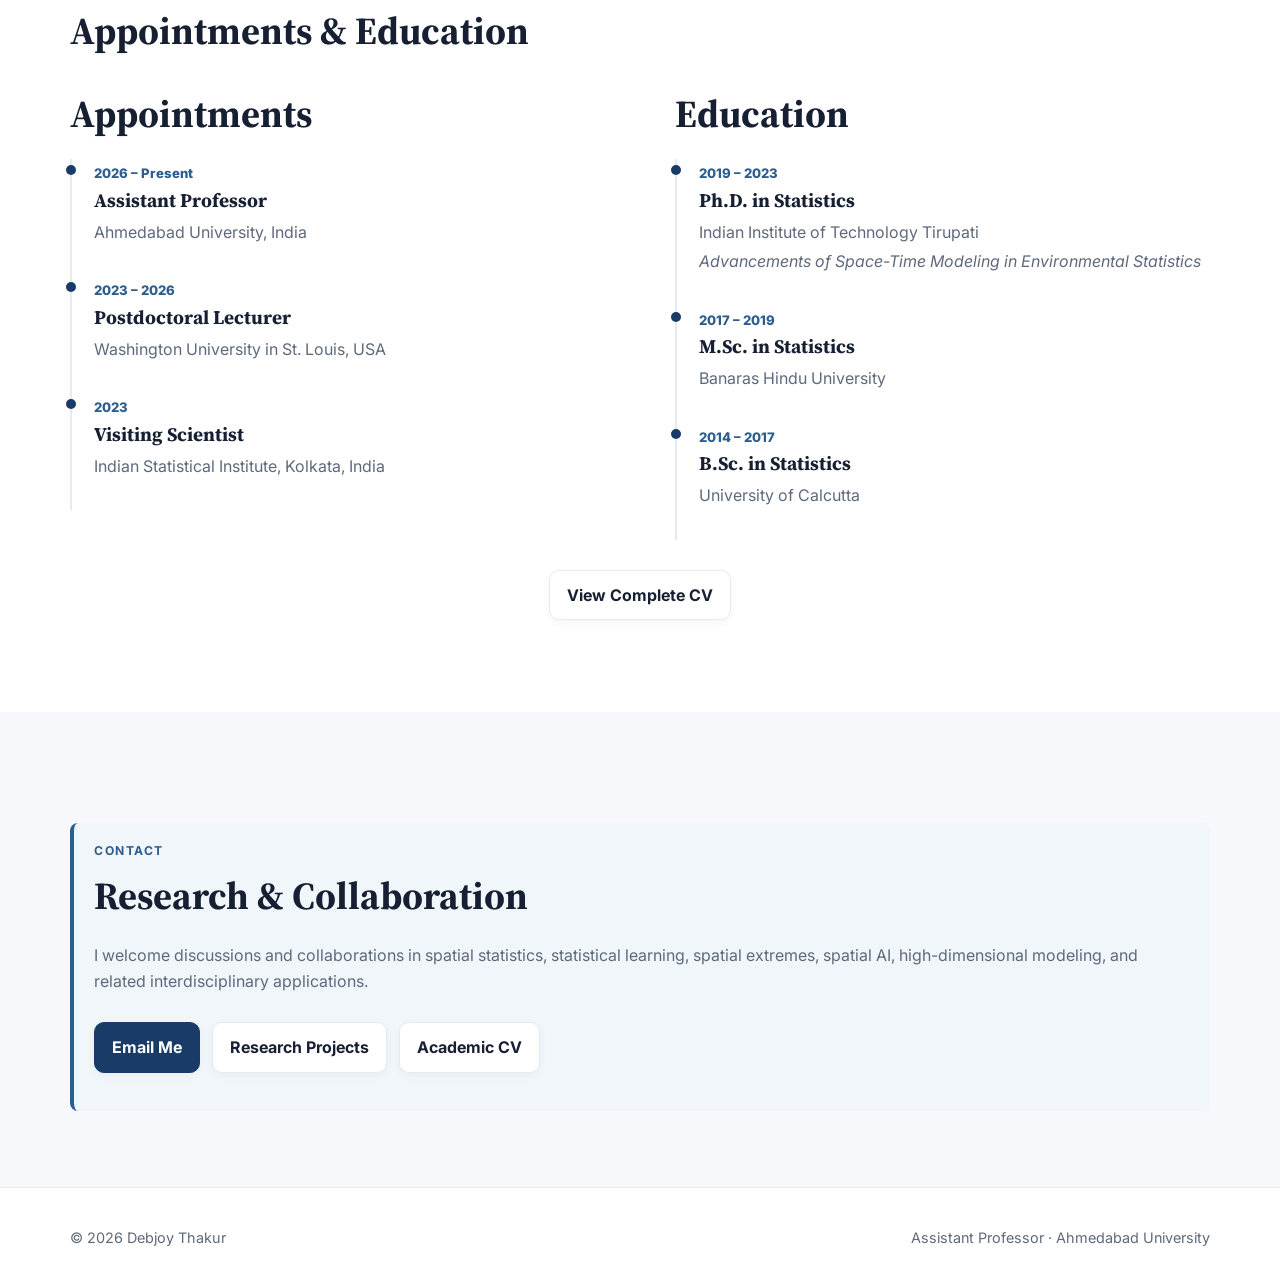
==== commit e1e5920e: "Update index.html" ====
--- a/index.html
+++ b/index.html
@@ -195,10 +195,11 @@
            alt="Debjoy Thakur">
       -->
 
-      <div class="avatar-placeholder">
-        DT
-      </div>
-
+      <img
+  class="profile-photo"
+  src="assets/photo.jpg"
+  alt="Debjoy Thakur"
+/>
 
       <h2>
         Debjoy Thakur
--- a/assets/style.css
+++ b/assets/style.css
@@ -0,0 +1,102 @@
+@import url('https://fonts.googleapis.com/css2?family=Inter:wght@400;500;600;700&family=Source+Serif+4:opsz,wght@8..60,600;8..60,700&display=swap');
+
+:root{
+  --bg:#ffffff;
+  --text:#172033;
+  --muted:#5e6a7c;
+  --accent:#183b67;
+  --accent-2:#2c5d8f;
+  --line:#e7ebf0;
+  --soft:#f6f8fb;
+  --shadow:0 12px 35px rgba(23,32,51,.08);
+  --radius:18px;
+  --max:1140px;
+}
+*{box-sizing:border-box}
+html{scroll-behavior:smooth}
+body{margin:0;background:var(--bg);color:var(--text);font-family:Inter,system-ui,-apple-system,BlinkMacSystemFont,"Segoe UI",sans-serif;line-height:1.65}
+a{color:var(--accent-2);text-decoration:none}
+a:hover{text-decoration:underline}
+.container{width:min(calc(100% - 40px),var(--max));margin:auto}
+.site-header{position:sticky;top:0;z-index:10;background:rgba(255,255,255,.95);backdrop-filter:blur(10px);border-bottom:1px solid var(--line)}
+.nav-wrap{min-height:72px;display:flex;align-items:center;justify-content:space-between;gap:24px}
+.brand{font-family:"Source Serif 4",serif;font-size:1.35rem;font-weight:700;color:var(--text)}
+.brand:hover{text-decoration:none}
+.nav{display:flex;gap:22px;align-items:center}
+.nav a{color:var(--muted);font-size:.94rem;font-weight:600}
+.nav a.active,.nav a:hover{color:var(--accent);text-decoration:none}
+.menu-toggle{display:none;background:none;border:0;font-size:1.5rem;cursor:pointer}
+.hero{padding:86px 0 70px;background:linear-gradient(180deg,#f7faff 0%,#fff 100%)}
+.hero-grid{display:grid;grid-template-columns:1.6fr .8fr;gap:70px;align-items:center}
+.eyebrow{text-transform:uppercase;letter-spacing:.13em;font-size:.76rem;font-weight:700;color:var(--accent-2);margin:0 0 12px}
+h1,h2,h3{font-family:"Source Serif 4",serif;line-height:1.18;color:var(--text)}
+h1{font-size:clamp(2.6rem,6vw,5rem);margin:.15em 0 .2em;letter-spacing:-.035em}
+h2{font-size:clamp(1.7rem,3vw,2.5rem);margin:.2em 0 .6em}
+h3{font-size:1.2rem;margin:.15em 0 .4em}
+.role{font-size:1.18rem;font-weight:600;color:var(--accent);margin:0 0 20px}
+.hero-text,.lead{font-size:1.08rem;color:var(--muted);max-width:760px}
+.button-row{display:flex;gap:12px;flex-wrap:wrap;margin:28px 0 20px}
+.btn{display:inline-block;padding:11px 17px;border:1px solid var(--line);border-radius:10px;color:var(--text);font-weight:700;background:#fff;box-shadow:0 3px 10px rgba(23,32,51,.04)}
+.btn:hover{text-decoration:none;transform:translateY(-1px)}
+.btn.primary{background:var(--accent);color:#fff;border-color:var(--accent)}
+.social-row{display:flex;gap:18px;flex-wrap:wrap;font-weight:600;font-size:.92rem}
+.profile-card{background:white;border:1px solid var(--line);box-shadow:var(--shadow);border-radius:var(--radius);padding:28px}
+.avatar-placeholder{width:110px;height:110px;border-radius:50%;display:grid;place-items:center;background:var(--accent);color:#fff;font-size:2rem;font-weight:700;margin-bottom:22px}
+.profile-card h2{font-size:1.55rem;margin-bottom:5px}
+.profile-card p{margin:6px 0;color:var(--muted)}
+.profile-card hr{border:0;border-top:1px solid var(--line);margin:20px 0}
+.small-note{font-size:.82rem}
+.section{padding:76px 0}
+.section.alt{background:var(--soft)}
+.section-heading{margin-bottom:30px}
+.card-grid{display:grid;grid-template-columns:repeat(3,1fr);gap:20px}
+.card-grid.two{grid-template-columns:repeat(2,1fr)}
+.card{border:1px solid var(--line);border-radius:var(--radius);padding:24px;background:#fff;box-shadow:0 5px 20px rgba(23,32,51,.035)}
+.card p{color:var(--muted)}
+.pub-list{display:flex;flex-direction:column;gap:0}
+.pub-item{display:grid;grid-template-columns:85px 1fr;gap:18px;padding:26px 0;border-top:1px solid var(--line)}
+.pub-item:last-child{border-bottom:1px solid var(--line)}
+.pub-item p{margin:5px 0;color:var(--muted)}
+.year{font-weight:700;color:var(--accent);font-size:.93rem;padding-top:4px}
+.center{text-align:center;margin-top:30px}
+.split{display:grid;grid-template-columns:1fr 1fr;gap:70px}
+.text-link{font-weight:700}
+footer{border-top:1px solid var(--line);padding:24px 0;color:var(--muted);font-size:.9rem}
+.footer-grid{display:flex;justify-content:space-between;gap:20px}
+.page-hero{padding:70px 0 46px;background:var(--soft);border-bottom:1px solid var(--line)}
+.page-hero h1{font-size:clamp(2.5rem,5vw,4.4rem)}
+.research-stack{display:flex;flex-direction:column}
+.research-block{display:grid;grid-template-columns:60px 1fr;gap:20px;border-top:1px solid var(--line);padding:30px 0}
+.research-block:last-child{border-bottom:1px solid var(--line)}
+.research-block>span{font-weight:800;color:var(--accent-2)}
+.research-block p{color:var(--muted);max-width:900px}
+.subsection-title{margin-top:55px}
+.clean-list{padding-left:20px}
+.clean-list li{margin:10px 0}
+.repo-label{display:inline-block;font-size:.75rem;font-weight:800;text-transform:uppercase;letter-spacing:.08em;color:var(--accent-2);margin-bottom:8px}
+.table-wrap{overflow-x:auto;border:1px solid var(--line);border-radius:14px}
+table{width:100%;border-collapse:collapse;background:#fff}
+th,td{text-align:left;padding:14px 16px;border-bottom:1px solid var(--line)}
+th{background:var(--soft);font-size:.85rem;text-transform:uppercase;letter-spacing:.04em}
+tr:last-child td{border-bottom:0}
+.callout{margin-top:35px;background:#f1f6fb;border-left:4px solid var(--accent-2);padding:18px 20px;border-radius:8px;color:var(--muted)}
+.margin-top{margin-top:50px}
+.cv-grid{display:grid;grid-template-columns:1fr 1fr;gap:70px}
+.timeline>div{position:relative;padding:0 0 28px 22px;border-left:2px solid var(--line)}
+.timeline>div:before{content:"";position:absolute;left:-6px;top:6px;width:10px;height:10px;border-radius:50%;background:var(--accent)}
+.timeline span{font-size:.82rem;font-weight:800;color:var(--accent-2)}
+.timeline p{margin:3px 0;color:var(--muted)}
+code{background:#eef2f6;padding:2px 5px;border-radius:5px}
+@media(max-width:850px){
+  .hero-grid,.split,.cv-grid{grid-template-columns:1fr;gap:36px}
+  .card-grid,.card-grid.two{grid-template-columns:1fr}
+  .nav{display:none;position:absolute;top:72px;left:0;right:0;background:white;border-bottom:1px solid var(--line);padding:18px 20px;flex-direction:column;align-items:flex-start}
+  .nav.open{display:flex}
+  .menu-toggle{display:block}
+}
+@media(max-width:560px){
+  .container{width:min(calc(100% - 28px),var(--max))}
+  .hero,.section{padding:52px 0}
+  .pub-item{grid-template-columns:1fr;gap:3px}
+  .footer-grid{flex-direction:column}
+}
